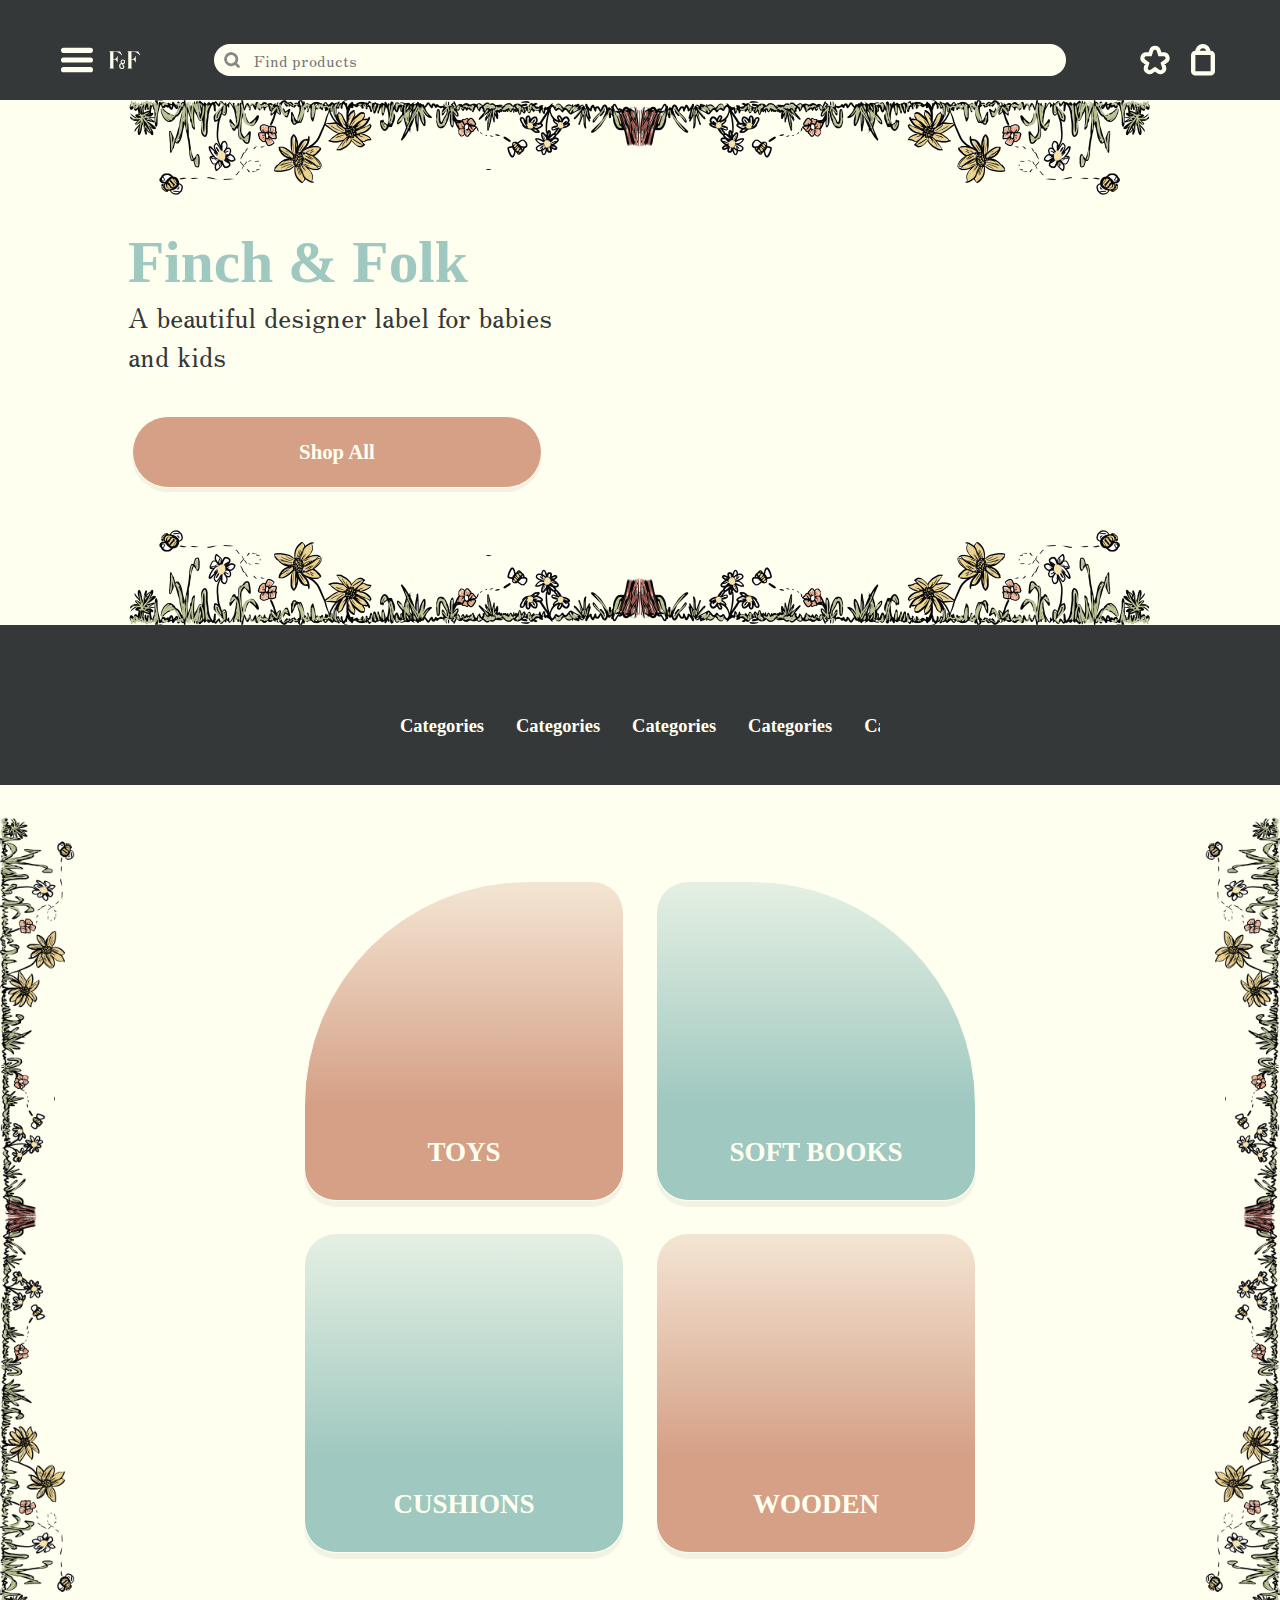
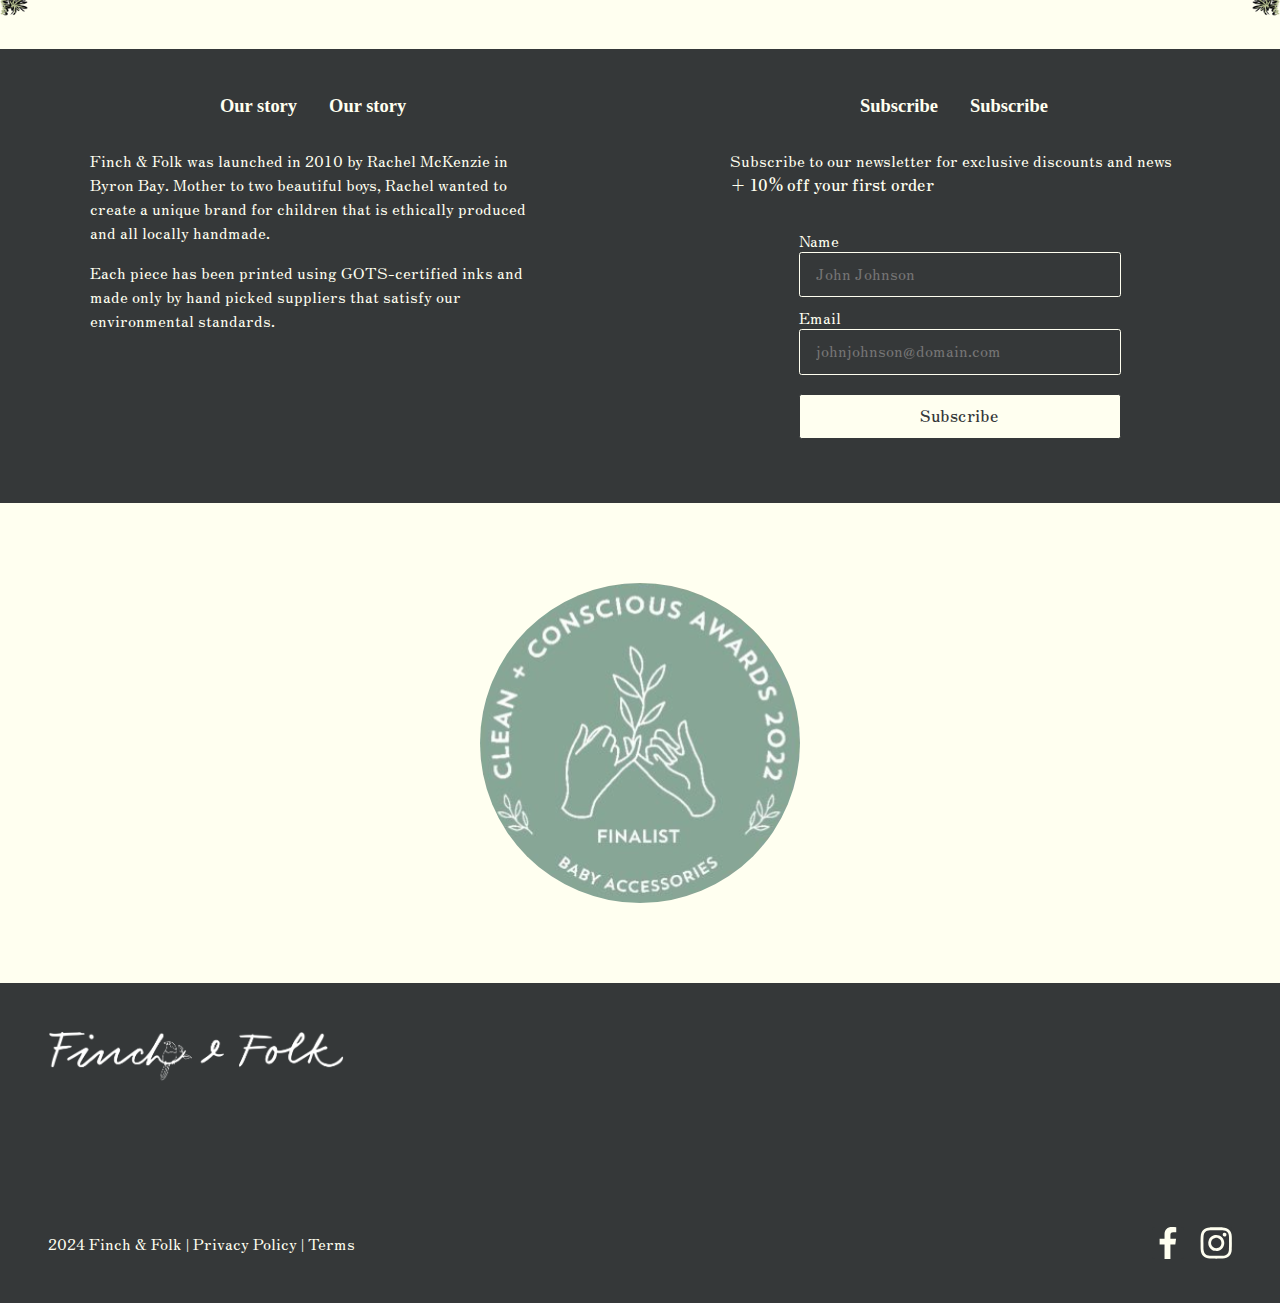
==== index.html @ 40b09823 "made some minor improvements" ====
<!DOCTYPE html>
<html lang="en">
<head>
    <meta charset="UTF-8">
    <meta name="viewport" content="width=device-width, initial-scale=0.8">
    <!--fonts-->
    <link rel="preconnect" href="https://fonts.googleapis.com">
    <link rel="preconnect" href="https://fonts.gstatic.com" crossorigin>
    <link href="https://fonts.googleapis.com/css2?family=Zen+Old+Mincho&display=swap" rel="stylesheet">
    <link href="https://fonts.cdnfonts.com/css/qaligo" rel="stylesheet">
    <!--styling-->
    <link rel="stylesheet" type="text/css" href="styles/main.css">
    <script type="module" src="/scripts/script.js"></script>
    <title>Finch and Folk - Home</title>
    <link rel="icon" href="/images/icons/logo-icon.svg" type="image/svg+xml">
</head>
<body>
    <!-- header -->
    <div class="header">
        <div class="nav-group nav-left">
            <a href="#" class="btn icon-button">
                <img class="icon-image" src="/images/icons/hamburger-icon.svg" alt="Find by Category">
            </a>
            <a href="index.html" class="btn icon-button">
                <img class="icon-image" src="/images/icons/logo-icon.svg" alt="Home">
            </a>
        </div>
        <form action="/pages/results-page.html" method="get" class="search-bar-container">
            <input type="text" name="search" id="search" class="search-bar" placeholder="Find products">
        </form>
        <div class="nav-group nav-right">
            <a href="#" class="btn icon-button">
                <img class="icon-image" src="/images/icons/favourites-icon.svg" alt="Saved for Later">
            </a>
            <a href="/pages/cart-page.html" class="btn icon-button">
                <img class="icon-image" src="/images/icons/shop-icon.svg" alt="View Cart">
            </a>
        </div>
    </div>

    <div class = "border-container">
        <img class = "border top-border page-top-border" src = "images/branding-images/border-decoration.png">
    </div>

    <!-- hero section -->
    <div class = "section hero-section grid-container">
        <div class="grid-item heading-container">
            <h1 class = "heading page-heading">Finch & Folk</h1>
            <p class = "text-content page-description">A beautiful designer label for babies and kids</p>
        </div>
        <div class="grid-item cta-container">
            <a class = "btn cta-button" href="/pages/results-page.html">Shop All</a>
        </div>
        <div class="grid-item throwaway-image-container">
            <picture class="archway-image throwaway-image image-one">
                <img class="archway-image" src="https://images.unsplash.com/photo-1593642634367-d91a135587b5">
            </picture>
            <picture class="archway-image throwaway-image image-two">
                <img class="archway-image" src="https://images.unsplash.com/photo-1593642634367-d91a135587b5">
            </picture>
        </div>
        <div class="grid-item display-image-container">
            <picture class="archway-image display-image">
                <img class="archway-image" src="https://images.unsplash.com/photo-1593642634367-d91a135587b5">
            </picture>
        </div>
    </div>
    
    <div class = "border-container">
        <img class = "border bottom-border" src = "images/branding-images/border-decoration.png">
    </div>

    <!-- categories -->
    <div class="separator">
        <div class="carousel">
            <div class = "crawling-title categories">
                <h2 class="crawling-content invert-color">Categories</h2>
                <h2 class="crawling-content invert-color">Categories</h2>
                <h2 class="crawling-content invert-color">Categories</h2>
                <h2 class="crawling-content invert-color">Categories</h2>
                <h2 class="crawling-content invert-color">Categories</h2>
                <h2 class="crawling-content invert-color">Categories</h2>
                <h2 class="crawling-content invert-color">Categories</h2>
                <h2 class="crawling-content invert-color">Categories</h2>
            </div>
        </div>
    </div>
    <div class="section category-section">
        <div class = "border-container">
            <img class = "border left-border" src = "images/branding-images/border-decoration-side.png">
        </div>
        <div class="category-rows">
            <div class="row-one">
                <a class="btn category-button top-left" href="/pages/results-page.html">TOYS</a>
                <a class="btn category-button top-right" href="/pages/results-page.html">SOFT BOOKS</a>
            </div>
            <div class="row-two">
                <a class="btn category-button bottom-left" href="/pages/results-page.html">CUSHIONS</a>
                <a class="btn category-button bottom-right" href="/pages/results-page.html">WOODEN</a>
            </div>
        </div>
        <div class = "border-container">
            <img class = "border right-border" src = "images/branding-images/border-decoration-side.png">
        </div>
    </div>

    <!-- our story and newsletter subscription -->
    <div class="info-section">
        <div class="our-story-section info-subsection">
            <div class="content">
                <div class="carousel">
                    <div class = "crawling-title our-story">
                        <h2 class="crawling-content invert-color">Our story</h2>
                        <h2 class="crawling-content invert-color">Our story</h2>
                        <h2 class="crawling-content invert-color">Our story</h2>
                        <h2 class="crawling-content invert-color">Our story</h2>
                    </div>
                </div>
                <div>
                    <p class="text-content invert-color">Finch & Folk was launched in 2010 by Rachel McKenzie in Byron Bay. Mother to two beautiful boys, Rachel wanted to create a unique brand for children that is ethically produced and all locally handmade.</p>
                    <p class="text-content invert-color">Each piece has been printed using GOTS-certified inks and made only by hand picked suppliers that satisfy our environmental standards.</p>
                </div>
            </div>
        </div>
        <div class="subscribe-section info-subsection">
            <div class="content">
                <div class="carousel">
                    <div class = "crawling-title subscribe">
                        <h2 class="crawling-content">Subscribe</h2>
                        <h2 class="crawling-content">Subscribe</h2>
                        <h2 class="crawling-content">Subscribe</h2>
                        <h2 class="crawling-content">Subscribe</h2>
                    </div>
                </div>
                <p class="text-content">Subscribe to our newsletter for exclusive discounts and news <b>+ 10% off your first order</b></p>
                <form onsubmit="return confirmSubscription(event)" class="subscribe-form">
                    <div class="input-container">
                        <label for="name-id" class="text-label">Name</label>
                        <input id="name-id" class="text-input" placeholder="John Johnson">
                    </div>

                    <div class="input-container">
                        <label for="email-id" class="text-label">Email</label>
                        <input id="email-id" class="text-input" placeholder="johnjohnson@domain.com" type="email">
                    </div>
                    
                    <button class="btn invert-color" type="submit">Subscribe</button>
                </form>
                <p class="thank-you-message text-content" id="thank-you-message">Thank you for subscribing! :)</p>
            </div>
        </div>
    </div>

    <!-- award image -->
    <picture alt="Clean and Conscious Awards 2022 Finalist for Baby Accessories">
        <img src="/images/branding-images/award-image.svg" class="award-image">
    </picture>

    <!-- footer -->
    <div class="footer">
        <div class="footer-logo-container">
            <picture class="footer-logo">
                <img class="footer-logo" src = "/images/branding-images/logo-wide.png">
            </picture>
        </div>
        <div class="footer-options">
            <p class="fine-print">2024 Finch & Folk | <a href="#" class="fine-print">Privacy Policy</a> | <a href="#" class="fine-print">Terms</a></p>
            <div class="socials">
                <a href="#" class="btn icon-button">
                    <img class="icon-image" src="/images/icons/facebook-icon.svg" alt="Facebook">
                </a>
                <a href="#" class="btn icon-button">
                    <img class="icon-image" src="/images/icons/instagram-icon.svg" alt="Instagram">
                </a>
            </div>
        </div>
    </div>

    <!-- attach behaviour script -->
    <script src="/scripts/landing-page-behavior.js"></script>
</body>
</html>
---- styles/main.css ----
/*import all other style sheets to link them to the page*/
@import url("colors.css");
@import url("typography.css");
@import url("spacing.css");
@import url("layout.css");
@import url("images.css");
@import url("/styles/components/components.css");

* {
    /*to allow for things to be moved back*/
    z-index: 1;
}

body {
    margin: 0;
    padding: 0;
}

html {
    background-color: var(--color-primary);
    /*width and height includes padding and border*/
    box-sizing: border-box;
    /*smooth scroll transition*/
    scroll-behavior: smooth;
    overflow-x: hidden;
}

*,
*:before,
*:after {
    /*inherit the border-box sizing*/
    box-sizing: inherit;
}

/*CHANGE THESE COLORS*/
/*scroll bar properties*/
/* width */
::-webkit-scrollbar {
    width: 10px;
}

/* Track */
::-webkit-scrollbar-track {
    box-shadow: inset 0 0 5px grey;
    background: var(--color-primary-var-1);
    
}

/* Handle */
::-webkit-scrollbar-thumb {
    box-shadow: inset 0 0 5px grey;
    background: var(--color-secondary);
    border-radius: 2pt;
}

/* Handle on hover */
::-webkit-scrollbar-thumb:hover {
    background: var(--color-secondary);
}

input[type="number"], button {
    -webkit-appearance: none; /* Remove default styles in Safari */
    -moz-appearance: none; /* Remove default styles in Firefox */
    appearance: none;
    outline: none;
}

/* Hide the spinner arrows */
input[type=number]::-webkit-outer-spin-button,
input[type=number]::-webkit-inner-spin-button {
    -webkit-appearance: none;
    margin: 0;
}

/* Remove the increment and decrement arrows for Firefox */
input[type=number] {
    -moz-appearance: textfield;
}
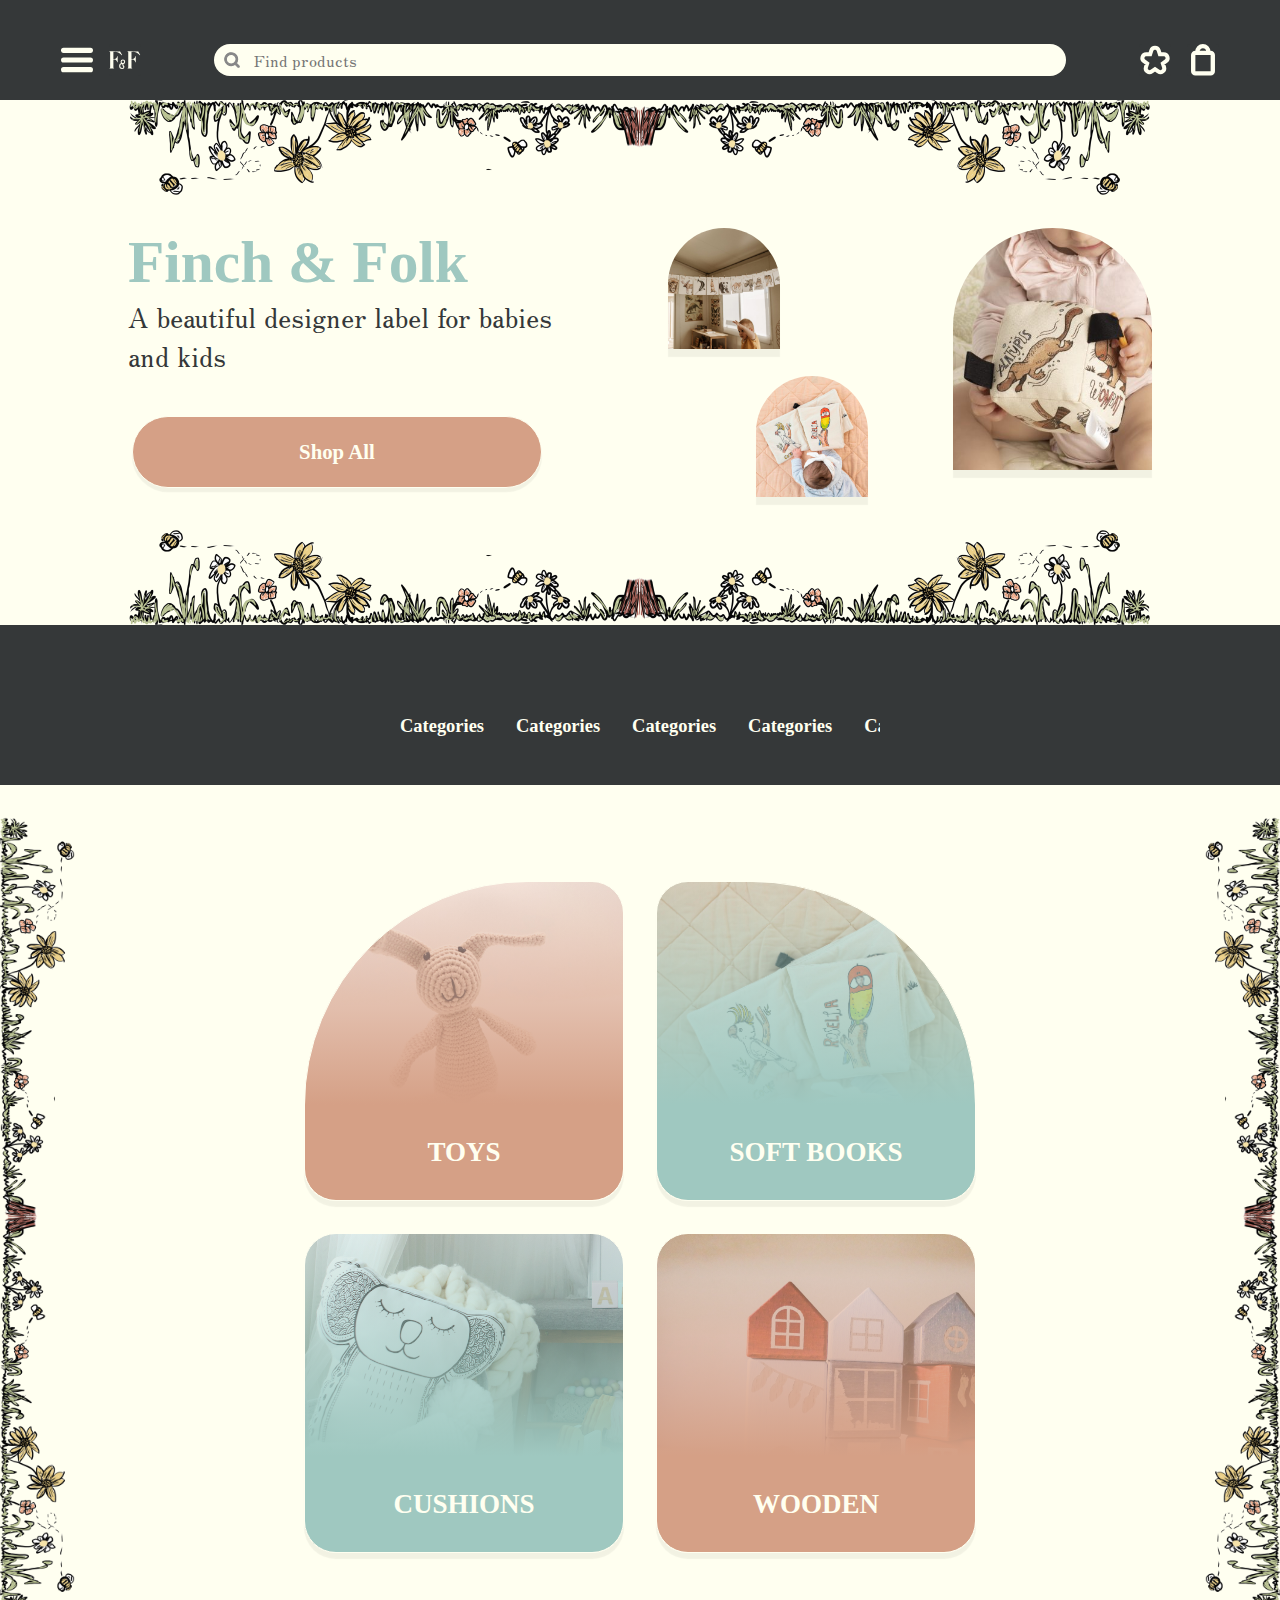
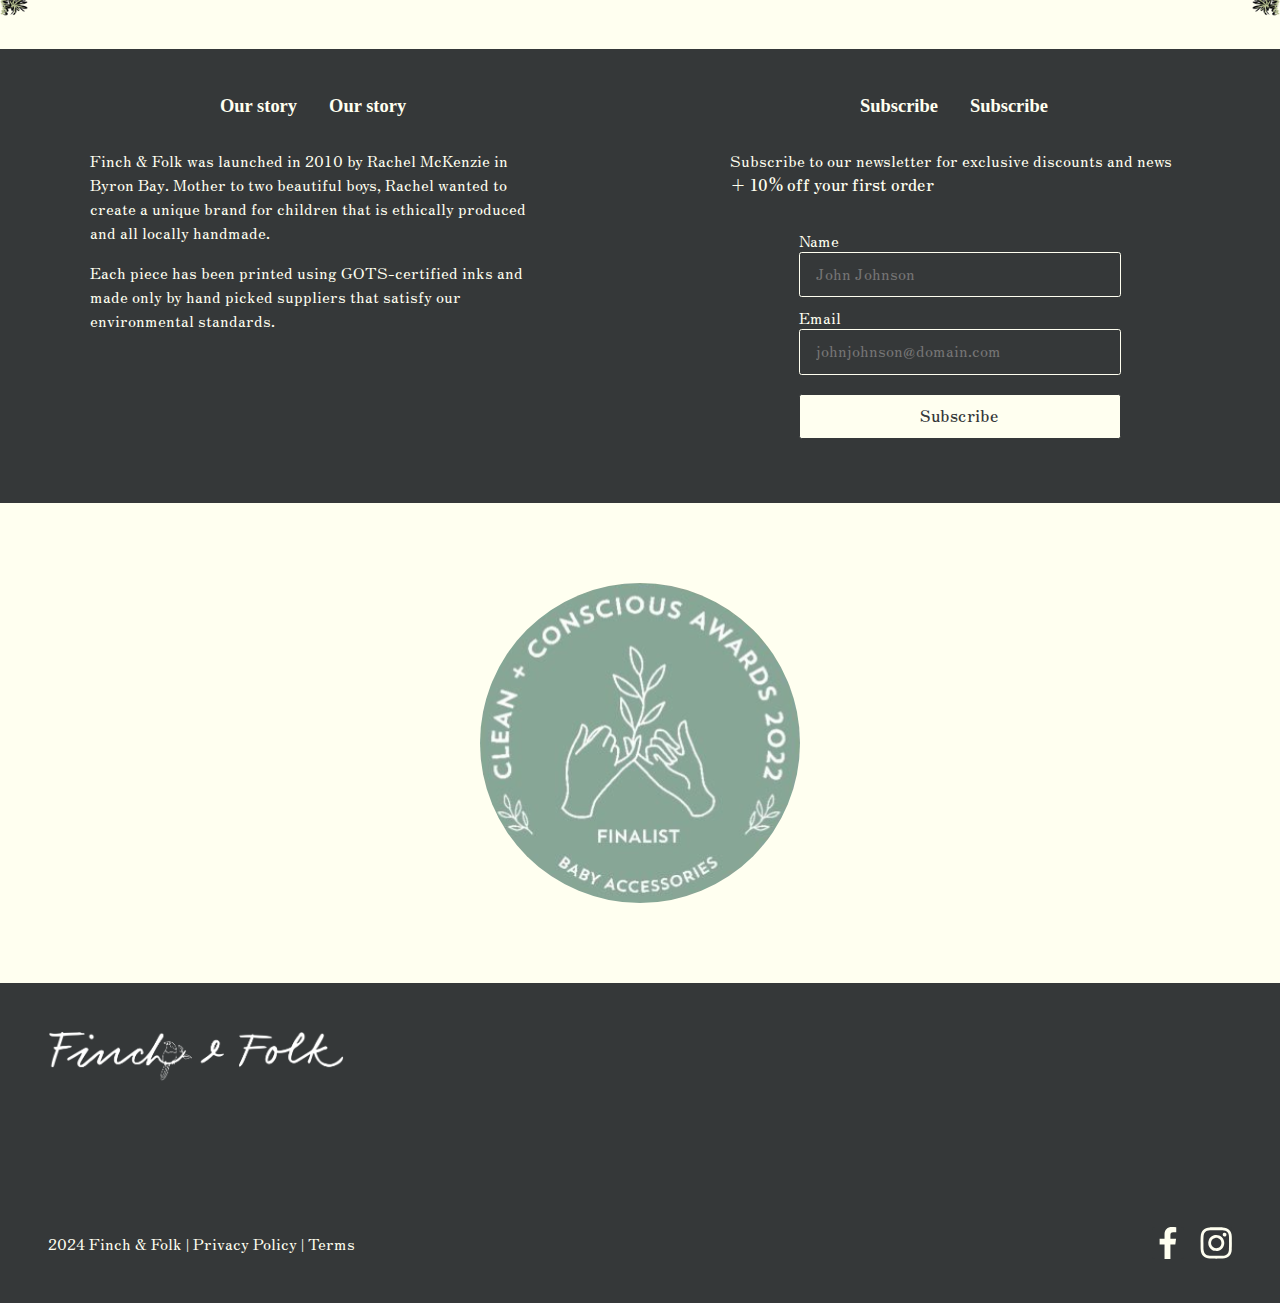
==== commit 5f66df43: "implemented fallback images, added checkbox to cart" ====
--- a/index.html
+++ b/index.html
@@ -10,7 +10,6 @@
     <link href="https://fonts.cdnfonts.com/css/qaligo" rel="stylesheet">
     <!--styling-->
     <link rel="stylesheet" type="text/css" href="styles/main.css">
-    <script type="module" src="/scripts/script.js"></script>
     <title>Finch and Folk - Home</title>
     <link rel="icon" href="/images/icons/logo-icon.svg" type="image/svg+xml">
 </head>
@@ -53,15 +52,24 @@
         </div>
         <div class="grid-item throwaway-image-container">
             <picture class="archway-image throwaway-image image-one">
-                <img class="archway-image" src="https://images.unsplash.com/photo-1593642634367-d91a135587b5">
+                <img 
+                    class="archway-image"
+                    src="/images/product-images/animal-flashcards/image-low.jpg" 
+                    srcset="/images/product-images/animal-flashcards/image-high.jpg 2x, /images/product-images/animal-flashcards/image-low.jpg 1x" >
             </picture>
             <picture class="archway-image throwaway-image image-two">
-                <img class="archway-image" src="https://images.unsplash.com/photo-1593642634367-d91a135587b5">
+                <img 
+                    class="archway-image"
+                    src="/images/product-images/animals-watercolor/image-low.jpg" 
+                    srcset="/images/product-images/animals-watercolor/image-high.jpg 2x, /images/product-images/animals-watercolor/image-low.jpg 1x" >
             </picture>
         </div>
         <div class="grid-item display-image-container">
             <picture class="archway-image display-image">
-                <img class="archway-image" src="https://images.unsplash.com/photo-1593642634367-d91a135587b5">
+                <img 
+                    class="archway-image"
+                    src="/images/product-images/soft-block/image-low.jpg" 
+                    srcset="/images/product-images/soft-block/image-high.webp 2x, /images/product-images/soft-block/image-low.jpg 1x" >
             </picture>
         </div>
     </div>
@@ -164,12 +172,12 @@
             </picture>
         </div>
         <div class="footer-options">
-            <p class="fine-print">2024 Finch & Folk | <a href="#" class="fine-print">Privacy Policy</a> | <a href="#" class="fine-print">Terms</a></p>
+            <p class="fine-print">2024 Finch & Folk | <a href="https://finchandfolk.com.au/policies/privacy-policy" target="_blank" class="fine-print">Privacy Policy</a> | <a href="https://finchandfolk.com.au/policies/terms-of-service" target="_blank" class="fine-print">Terms</a></p>
             <div class="socials">
-                <a href="#" class="btn icon-button">
+                <a href="https://www.facebook.com/finchandfolk" target="_blank" class="btn icon-button">
                     <img class="icon-image" src="/images/icons/facebook-icon.svg" alt="Facebook">
                 </a>
-                <a href="#" class="btn icon-button">
+                <a href="https://www.instagram.com/finchandfolk" target="_blank" class="btn icon-button">
                     <img class="icon-image" src="/images/icons/instagram-icon.svg" alt="Instagram">
                 </a>
             </div>
--- a/styles/main.css
+++ b/styles/main.css
@@ -1,7 +1,6 @@
 /*import all other style sheets to link them to the page*/
 @import url("colors.css");
 @import url("typography.css");
-@import url("spacing.css");
 @import url("layout.css");
 @import url("images.css");
 @import url("/styles/components/components.css");
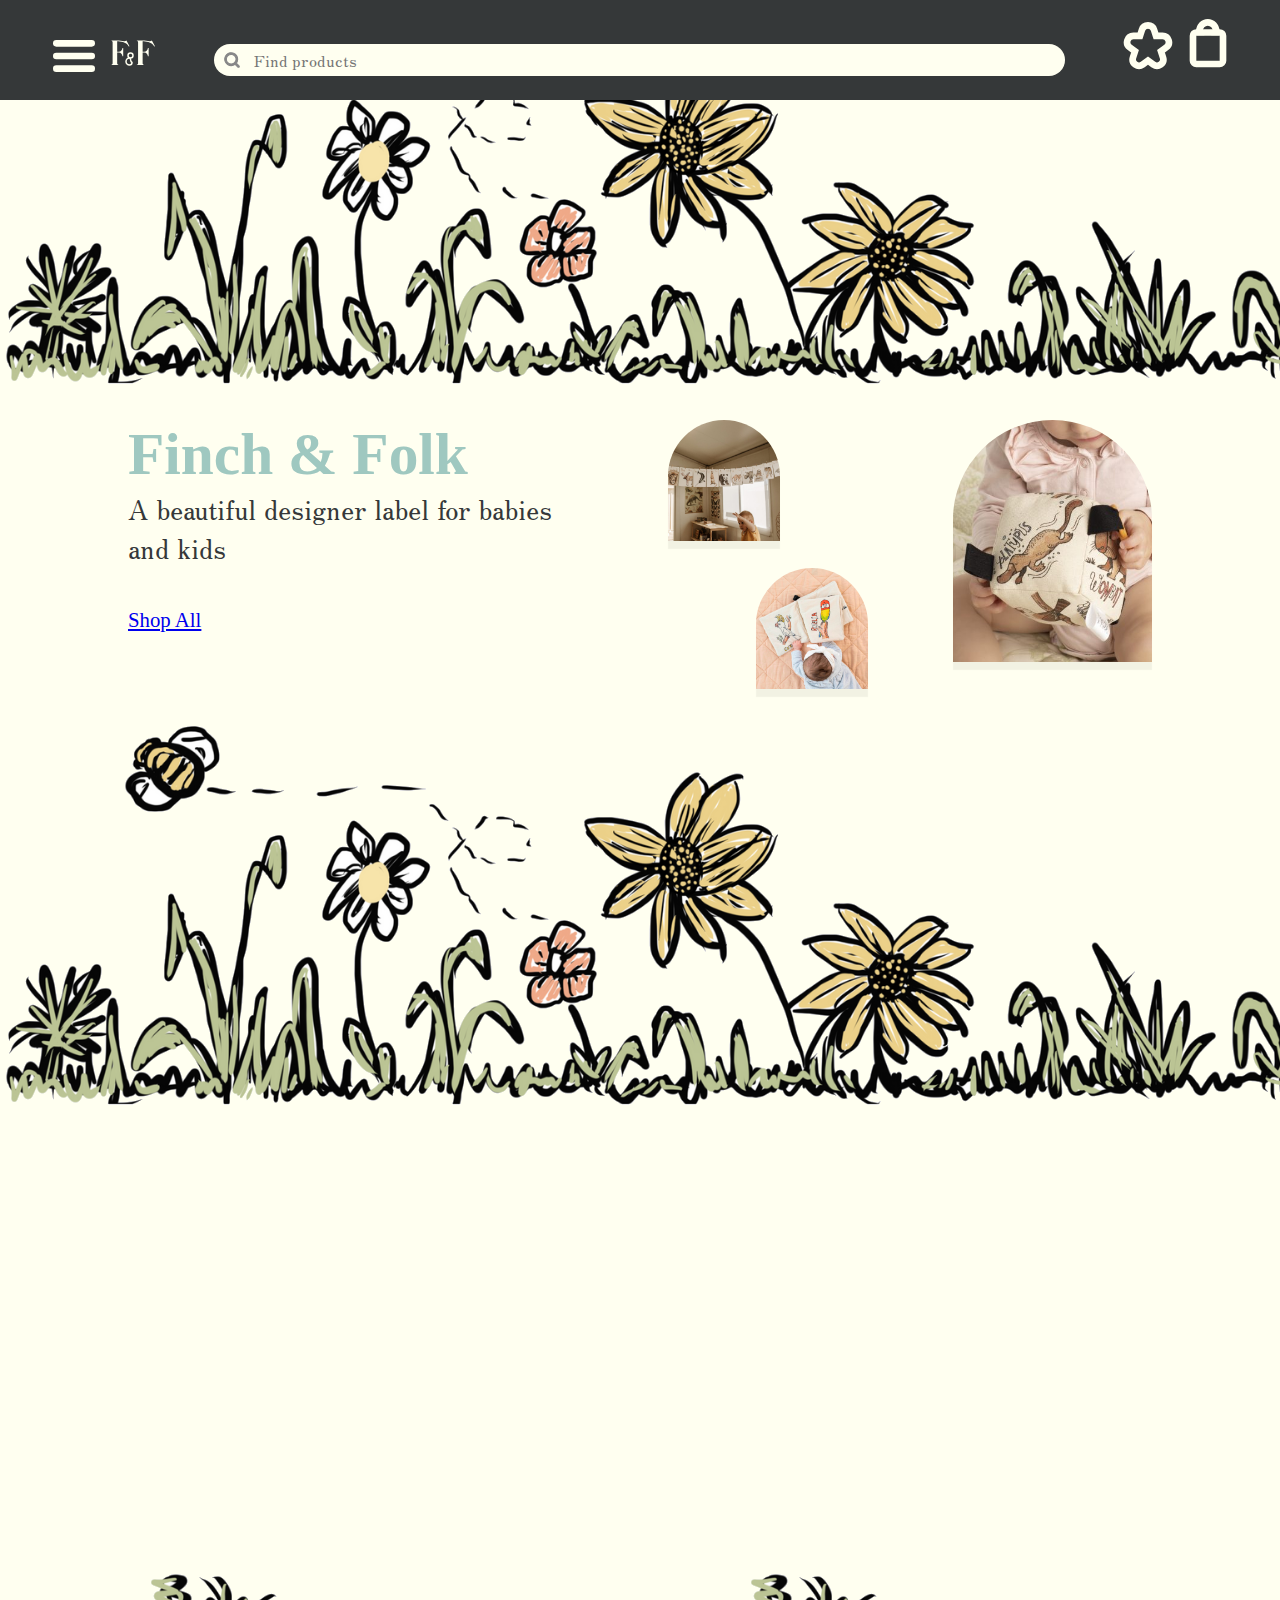
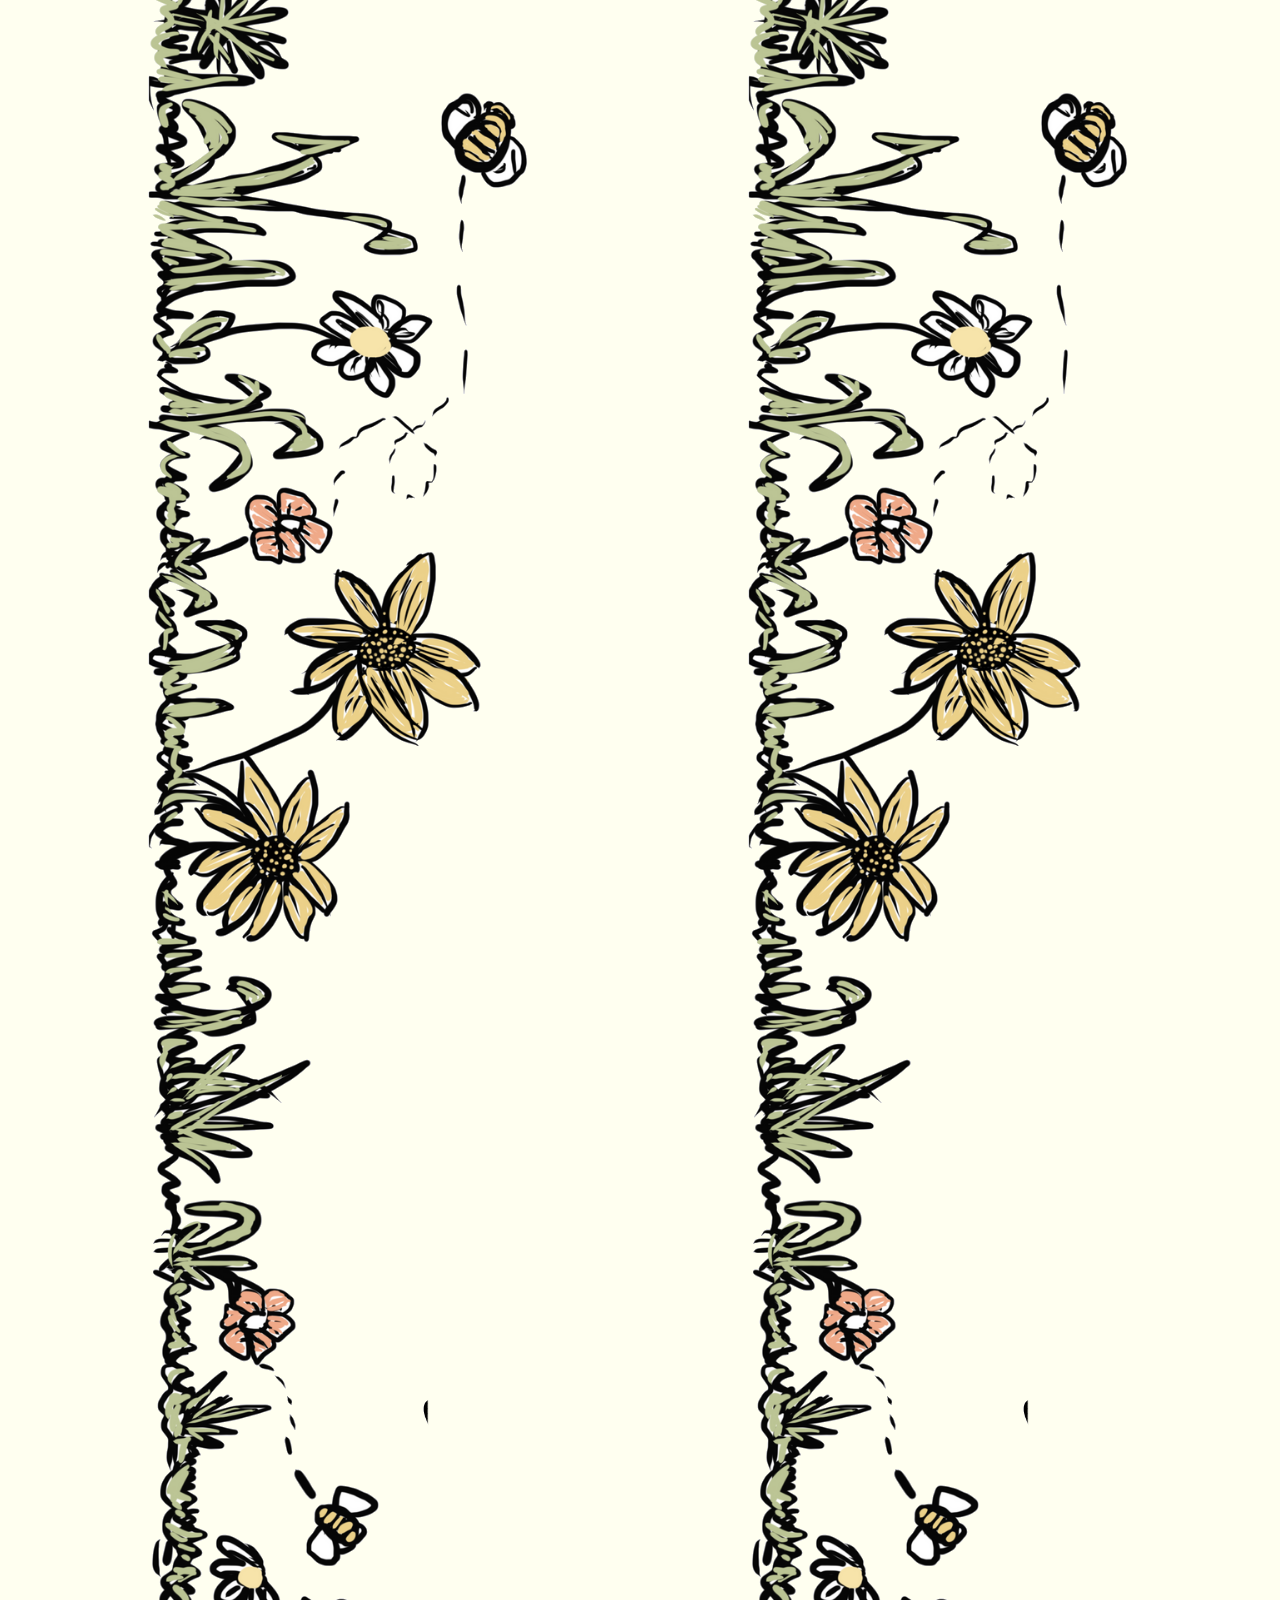
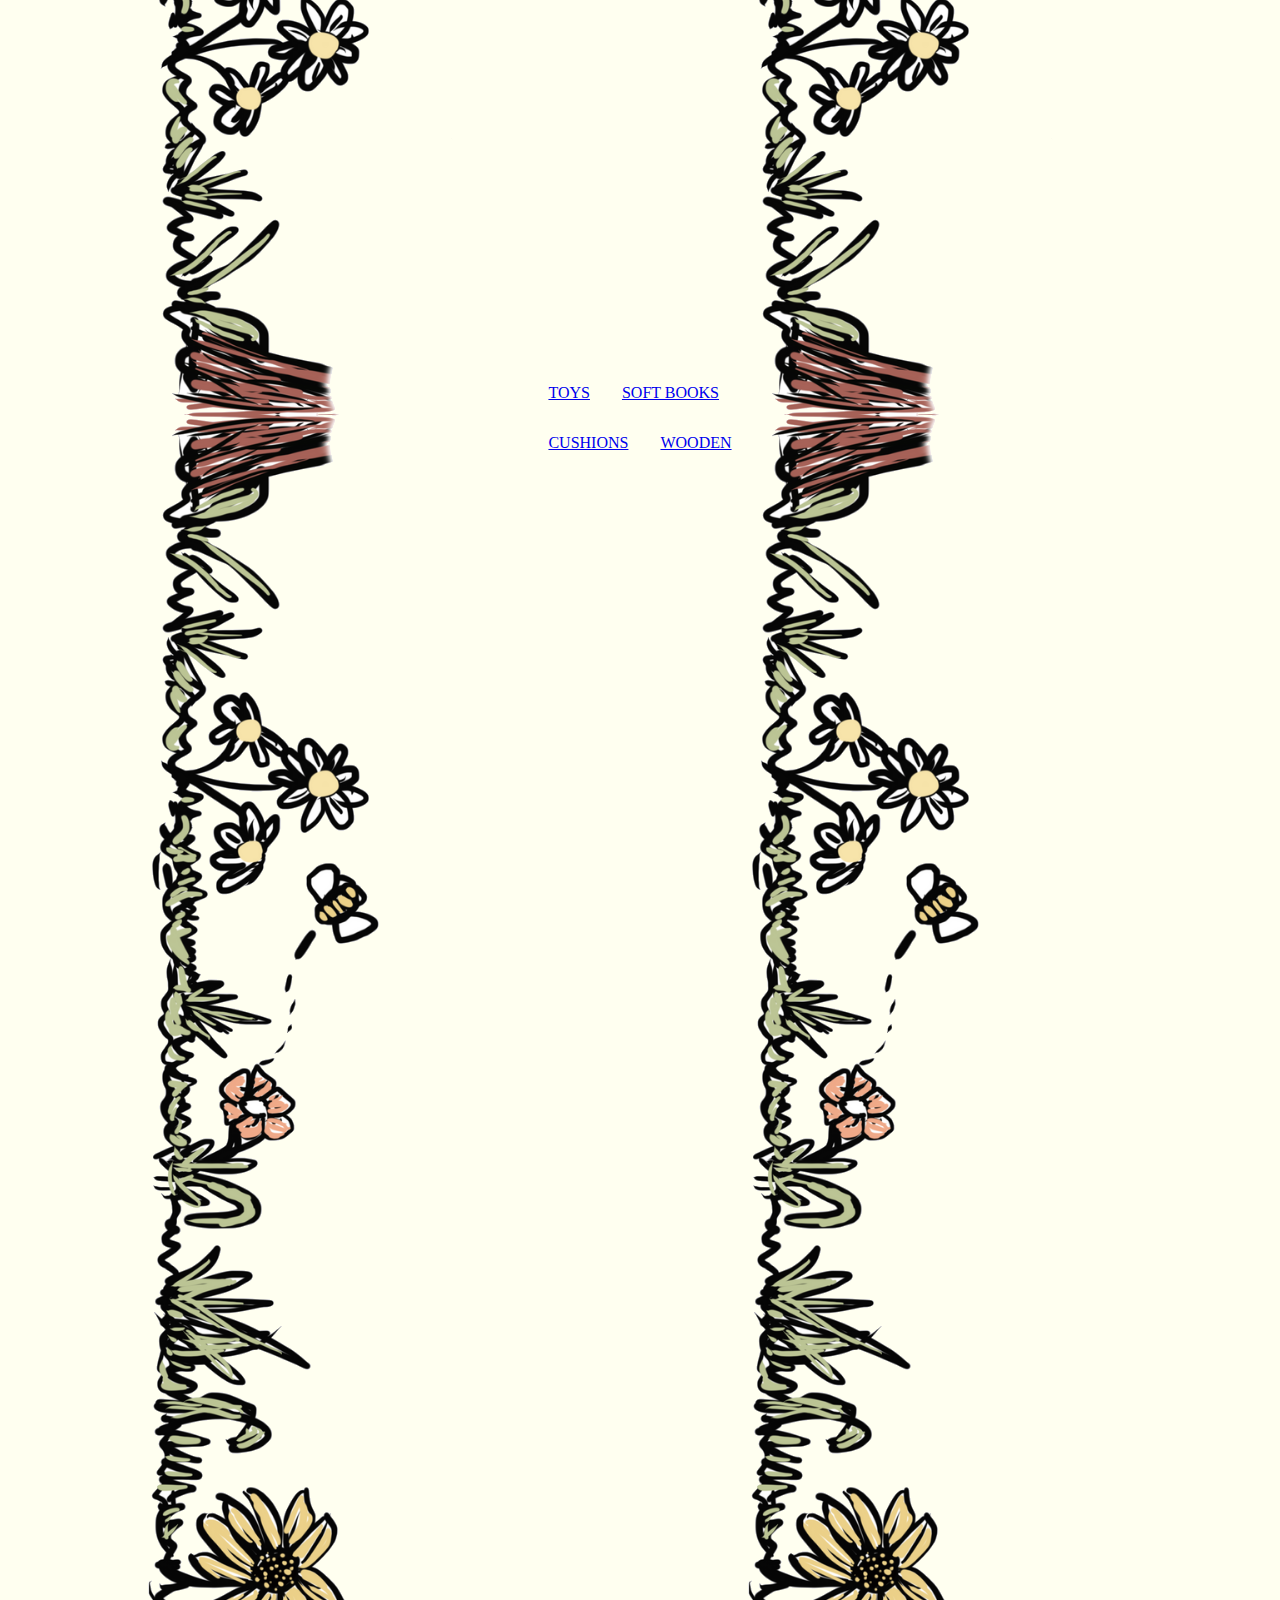
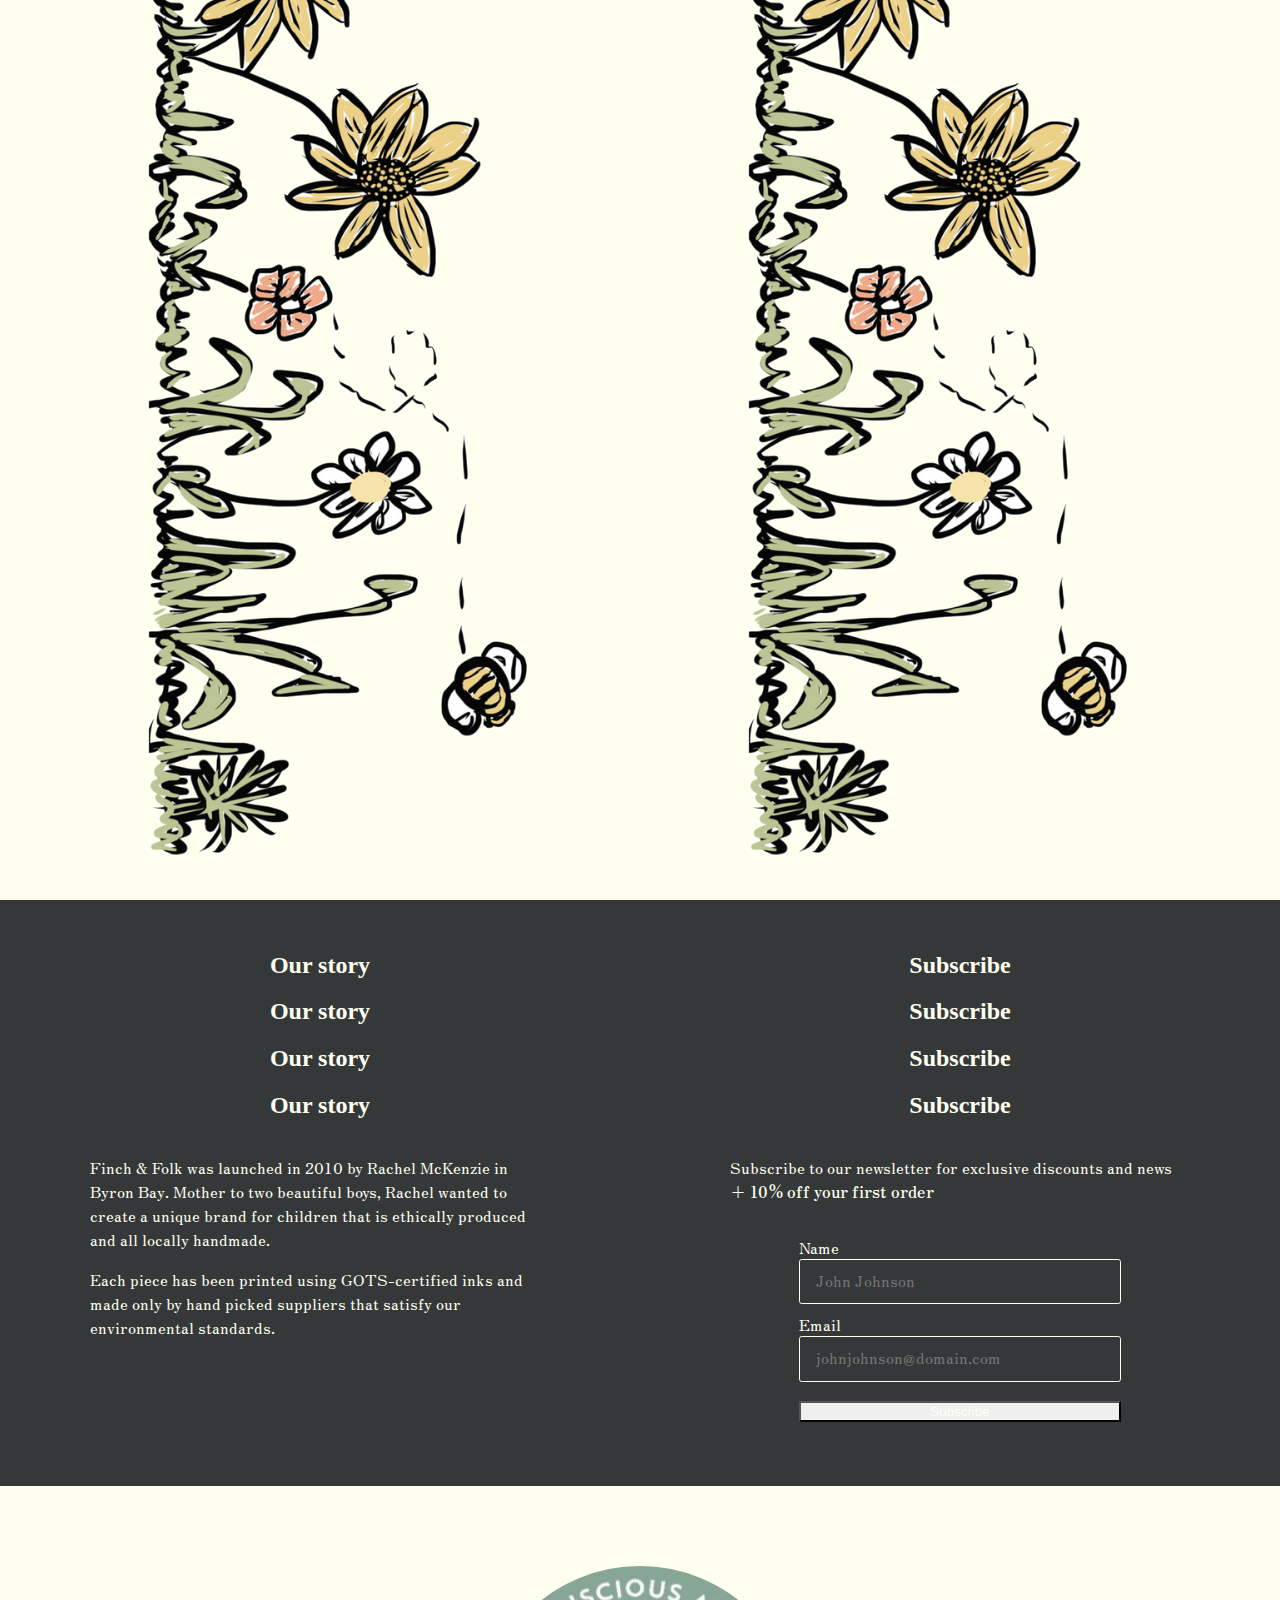
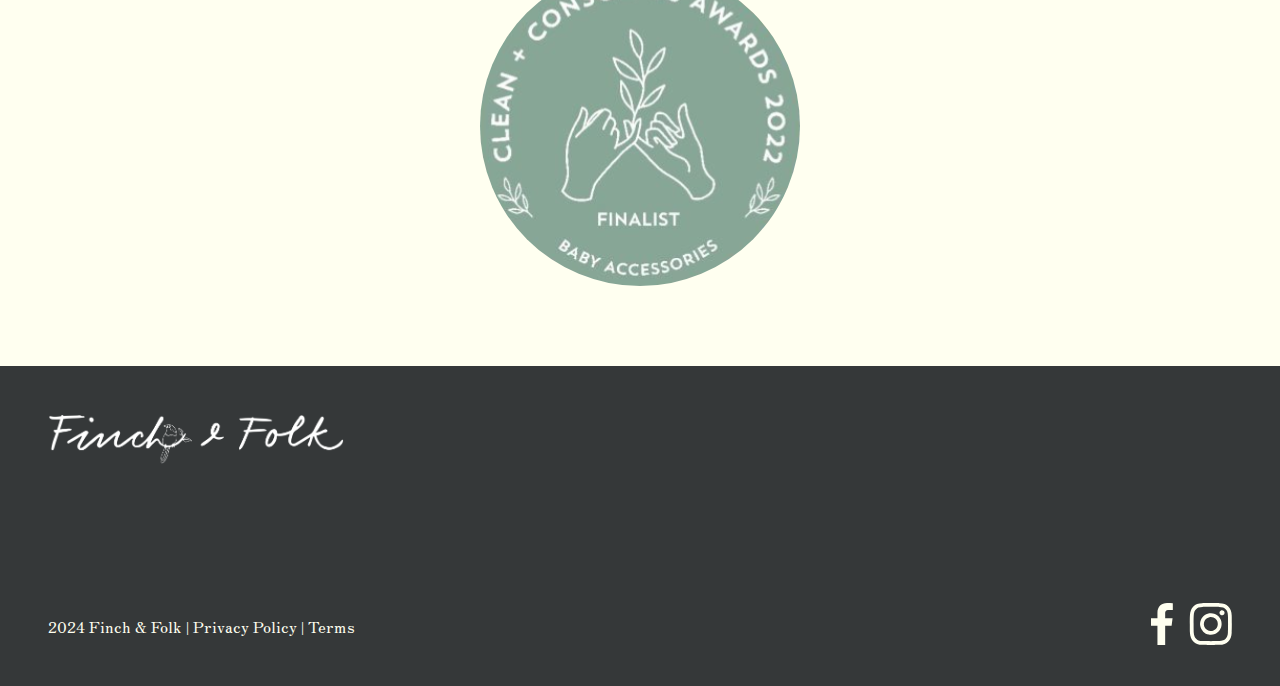
==== commit 8a248045: "set base tag for links" ====
--- a/index.html
+++ b/index.html
@@ -3,6 +3,8 @@
 <head>
     <meta charset="UTF-8">
     <meta name="viewport" content="width=device-width, initial-scale=0.8">
+    <!-- base tag to correct links for publishing on github -->
+    <base href="https://jake-d37.github.io/finch-and-folk-redesign/">
     <!--fonts-->
     <link rel="preconnect" href="https://fonts.googleapis.com">
     <link rel="preconnect" href="https://fonts.gstatic.com" crossorigin>
--- a/styles/main.css
+++ b/styles/main.css
@@ -3,7 +3,7 @@
 @import url("typography.css");
 @import url("layout.css");
 @import url("images.css");
-@import url("/styles/components/components.css");
+@import url("styles/components/components.css");
 
 * {
     /*to allow for things to be moved back*/
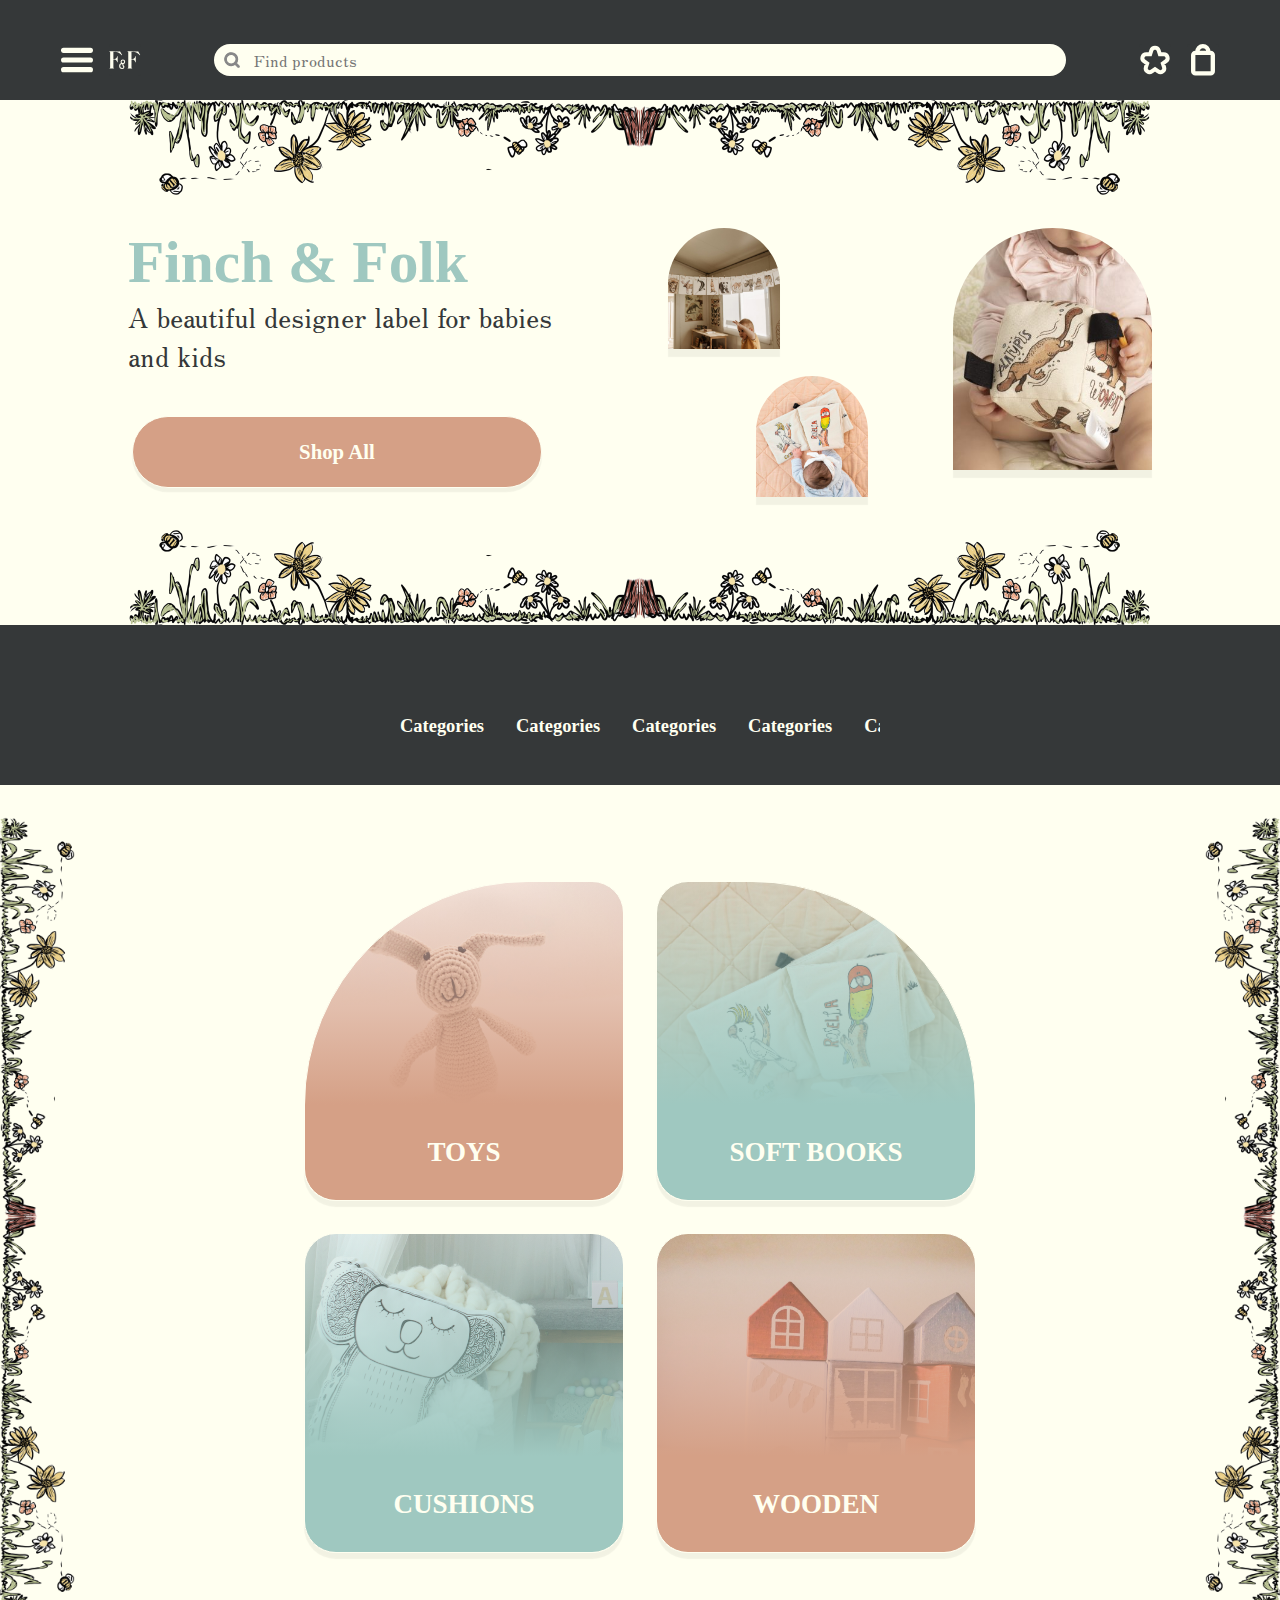
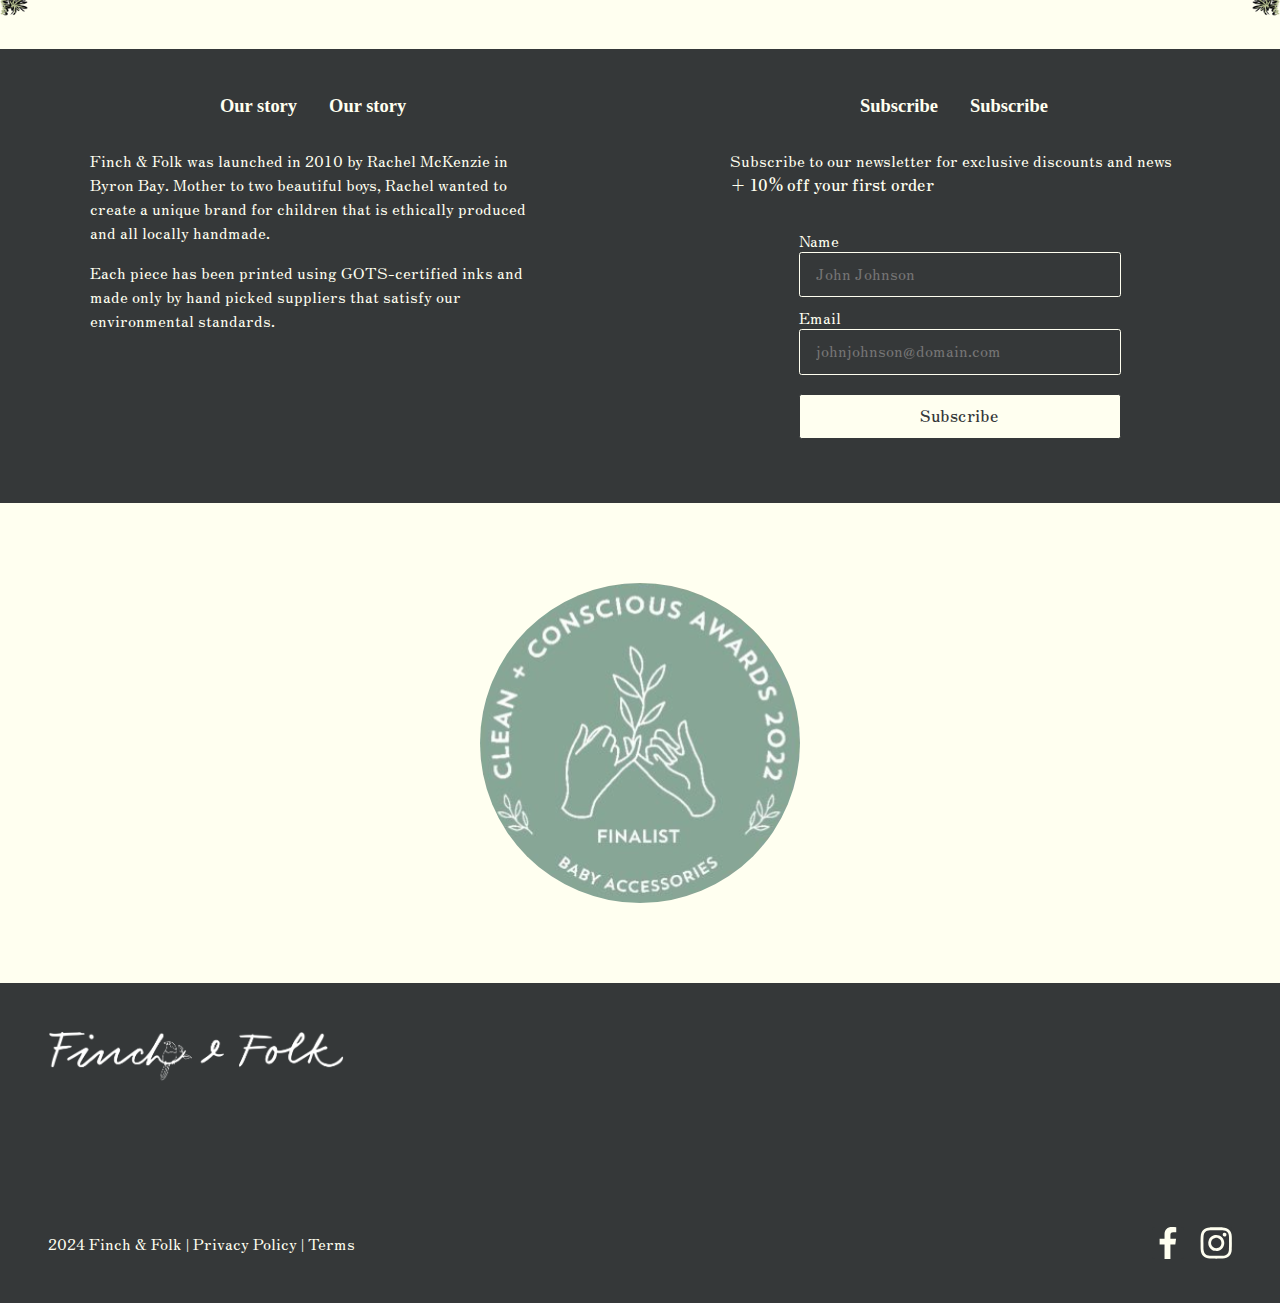
==== commit 49b277ff: "changed css links to relative" ====
--- a/index.html
+++ b/index.html
@@ -3,8 +3,6 @@
 <head>
     <meta charset="UTF-8">
     <meta name="viewport" content="width=device-width, initial-scale=0.8">
-    <!-- base tag to correct links for publishing on github -->
-    <base href="https://jake-d37.github.io/finch-and-folk-redesign/">
     <!--fonts-->
     <link rel="preconnect" href="https://fonts.googleapis.com">
     <link rel="preconnect" href="https://fonts.gstatic.com" crossorigin>
@@ -13,17 +11,17 @@
     <!--styling-->
     <link rel="stylesheet" type="text/css" href="styles/main.css">
     <title>Finch and Folk - Home</title>
-    <link rel="icon" href="/images/icons/logo-icon.svg" type="image/svg+xml">
+    <link rel="icon" href="images/icons/logo-icon.svg" type="image/svg+xml">
 </head>
 <body>
     <!-- header -->
     <div class="header">
         <div class="nav-group nav-left">
             <a href="#" class="btn icon-button">
-                <img class="icon-image" src="/images/icons/hamburger-icon.svg" alt="Find by Category">
+                <img class="icon-image" src="images/icons/hamburger-icon.svg" alt="Find by Category">
             </a>
             <a href="index.html" class="btn icon-button">
-                <img class="icon-image" src="/images/icons/logo-icon.svg" alt="Home">
+                <img class="icon-image" src="images/icons/logo-icon.svg" alt="Home">
             </a>
         </div>
         <form action="/pages/results-page.html" method="get" class="search-bar-container">
@@ -31,10 +29,10 @@
         </form>
         <div class="nav-group nav-right">
             <a href="#" class="btn icon-button">
-                <img class="icon-image" src="/images/icons/favourites-icon.svg" alt="Saved for Later">
+                <img class="icon-image" src="images/icons/favourites-icon.svg" alt="Saved for Later">
             </a>
             <a href="/pages/cart-page.html" class="btn icon-button">
-                <img class="icon-image" src="/images/icons/shop-icon.svg" alt="View Cart">
+                <img class="icon-image" src="images/icons/shop-icon.svg" alt="View Cart">
             </a>
         </div>
     </div>
@@ -56,22 +54,22 @@
             <picture class="archway-image throwaway-image image-one">
                 <img 
                     class="archway-image"
-                    src="/images/product-images/animal-flashcards/image-low.jpg" 
-                    srcset="/images/product-images/animal-flashcards/image-high.jpg 2x, /images/product-images/animal-flashcards/image-low.jpg 1x" >
+                    src="images/product-images/animal-flashcards/image-low.jpg" 
+                    srcset="images/product-images/animal-flashcards/image-high.jpg 2x, images/product-images/animal-flashcards/image-low.jpg 1x" >
             </picture>
             <picture class="archway-image throwaway-image image-two">
                 <img 
                     class="archway-image"
-                    src="/images/product-images/animals-watercolor/image-low.jpg" 
-                    srcset="/images/product-images/animals-watercolor/image-high.jpg 2x, /images/product-images/animals-watercolor/image-low.jpg 1x" >
+                    src="images/product-images/animals-watercolor/image-low.jpg" 
+                    srcset="images/product-images/animals-watercolor/image-high.jpg 2x, images/product-images/animals-watercolor/image-low.jpg 1x" >
             </picture>
         </div>
         <div class="grid-item display-image-container">
             <picture class="archway-image display-image">
                 <img 
                     class="archway-image"
-                    src="/images/product-images/soft-block/image-low.jpg" 
-                    srcset="/images/product-images/soft-block/image-high.webp 2x, /images/product-images/soft-block/image-low.jpg 1x" >
+                    src="images/product-images/soft-block/image-low.jpg" 
+                    srcset="images/product-images/soft-block/image-high.webp 2x, images/product-images/soft-block/image-low.jpg 1x" >
             </picture>
         </div>
     </div>
@@ -163,24 +161,24 @@
 
     <!-- award image -->
     <picture alt="Clean and Conscious Awards 2022 Finalist for Baby Accessories">
-        <img src="/images/branding-images/award-image.svg" class="award-image">
+        <img src="images/branding-images/award-image.svg" class="award-image">
     </picture>
 
     <!-- footer -->
     <div class="footer">
         <div class="footer-logo-container">
             <picture class="footer-logo">
-                <img class="footer-logo" src = "/images/branding-images/logo-wide.png">
+                <img class="footer-logo" src = "images/branding-images/logo-wide.png">
             </picture>
         </div>
         <div class="footer-options">
             <p class="fine-print">2024 Finch & Folk | <a href="https://finchandfolk.com.au/policies/privacy-policy" target="_blank" class="fine-print">Privacy Policy</a> | <a href="https://finchandfolk.com.au/policies/terms-of-service" target="_blank" class="fine-print">Terms</a></p>
             <div class="socials">
                 <a href="https://www.facebook.com/finchandfolk" target="_blank" class="btn icon-button">
-                    <img class="icon-image" src="/images/icons/facebook-icon.svg" alt="Facebook">
+                    <img class="icon-image" src="images/icons/facebook-icon.svg" alt="Facebook">
                 </a>
                 <a href="https://www.instagram.com/finchandfolk" target="_blank" class="btn icon-button">
-                    <img class="icon-image" src="/images/icons/instagram-icon.svg" alt="Instagram">
+                    <img class="icon-image" src="images/icons/instagram-icon.svg" alt="Instagram">
                 </a>
             </div>
         </div>
--- a/styles/main.css
+++ b/styles/main.css
@@ -1,9 +1,9 @@
 /*import all other style sheets to link them to the page*/
 @import url("colors.css");
 @import url("typography.css");
-@import url("layout.css");
+@import url("layouts/layout.css");
 @import url("images.css");
-@import url("styles/components/components.css");
+@import url("components/components.css");
 
 * {
     /*to allow for things to be moved back*/
